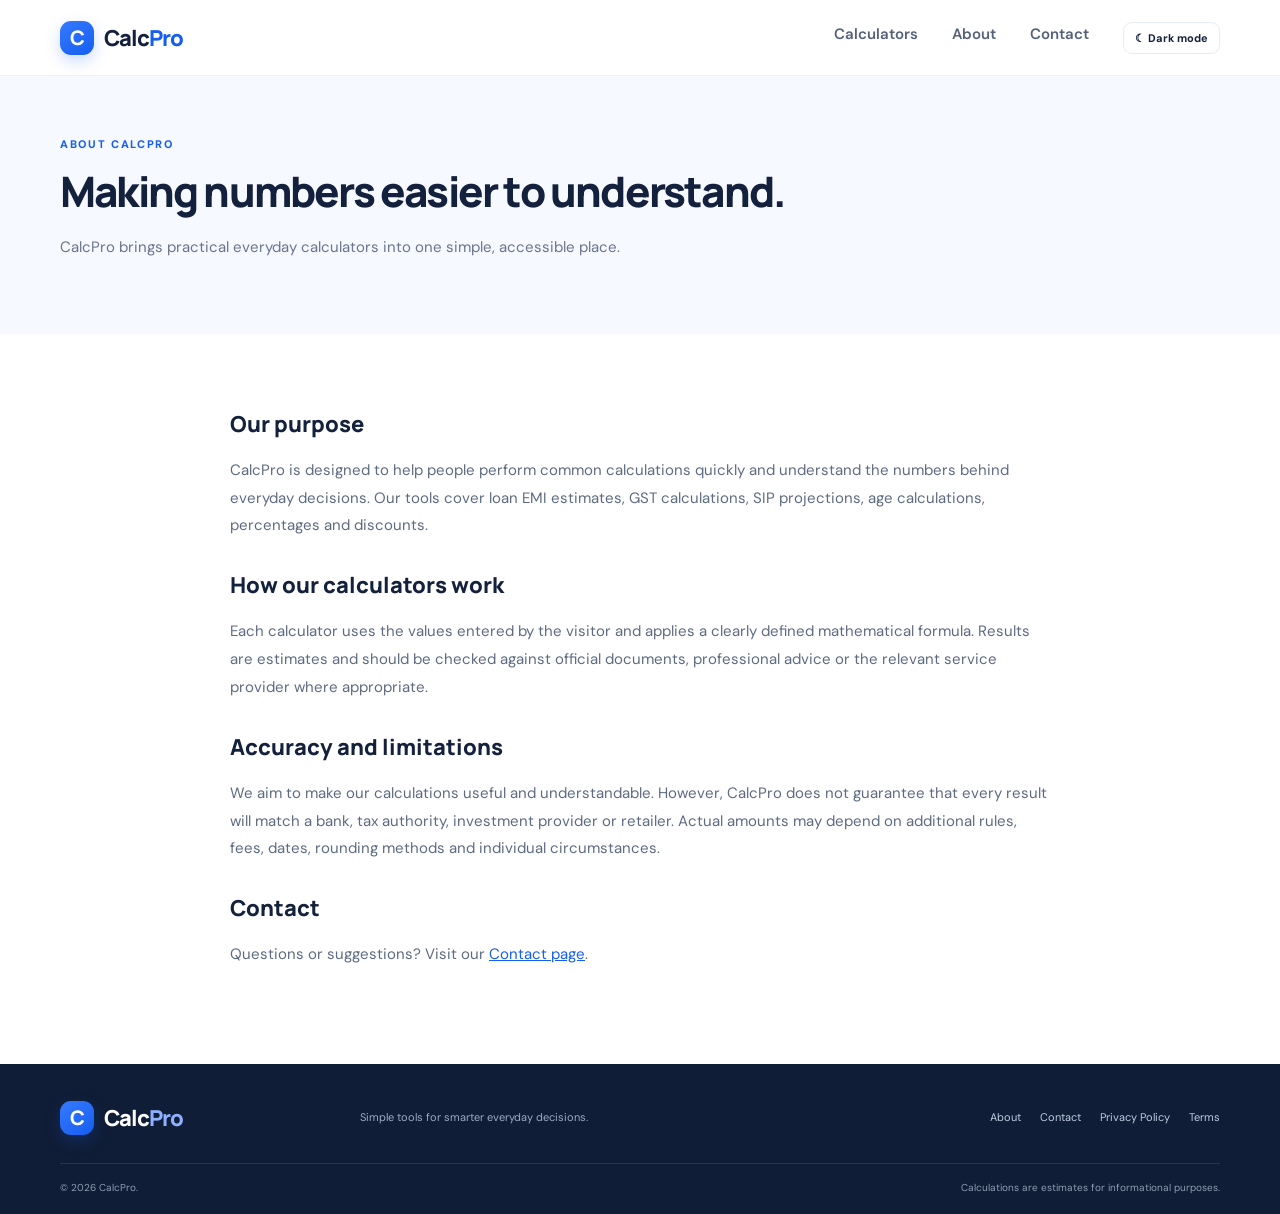
==== about.html @ 4ba1af3e "Add Google Analytics 4 tracking to CalcPro" ====
<!DOCTYPE html>
<html lang="en"><head>
  <!-- Google tag (gtag.js) - CalcPro GA4 -->
  <script async src="https://www.googletagmanager.com/gtag/js?id=G-G73KL03NPD"></script>
  <script>
    window.dataLayer = window.dataLayer || [];
    function gtag(){dataLayer.push(arguments);}
    gtag('js', new Date());
    gtag('config', 'G-G73KL03NPD');
  </script>
<meta charset="UTF-8"><meta name="viewport" content="width=device-width, initial-scale=1"><meta name="description" content="Learn about CalcPro and our goal of making everyday calculations easier."><title>About Us | CalcPro</title>
<link rel="icon" href="/favicon.png" type="image/png">
<link rel="stylesheet" href="css/style.css">
<link rel="canonical" href="https://primecalpro.vercel.app/about.html"></head><body>
<header class="site-header"><div class="container nav-wrap"><a class="brand" href="index.html"><span class="brand-mark">C</span><span>Calc<span class="brand-accent">Pro</span></span></a><button class="menu-toggle" id="menuToggle" aria-label="Toggle navigation">☰</button><nav class="main-nav" id="mainNav"><a href="index.html#calculators">Calculators</a><a href="about.html">About</a><a href="contact.html">Contact</a></nav></div></header>
<section class="page-hero"><div class="container"><div class="eyebrow">ABOUT CALCPRO</div><h1>Making numbers easier to understand.</h1><p>CalcPro brings practical everyday calculators into one simple, accessible place.</p></div></section>
<main class="container prose"><h2>Our purpose</h2><p>CalcPro is designed to help people perform common calculations quickly and understand the numbers behind everyday decisions. Our tools cover loan EMI estimates, GST calculations, SIP projections, age calculations, percentages and discounts.</p><h2>How our calculators work</h2><p>Each calculator uses the values entered by the visitor and applies a clearly defined mathematical formula. Results are estimates and should be checked against official documents, professional advice or the relevant service provider where appropriate.</p><h2>Accuracy and limitations</h2><p>We aim to make our calculations useful and understandable. However, CalcPro does not guarantee that every result will match a bank, tax authority, investment provider or retailer. Actual amounts may depend on additional rules, fees, dates, rounding methods and individual circumstances.</p><h2>Contact</h2><p>Questions or suggestions? Visit our <a href="contact.html">Contact page</a>.</p></main>
<footer class="site-footer"><div class="container footer-top"><a class="brand footer-brand" href="index.html"><span class="brand-mark">C</span><span>Calc<span class="brand-accent">Pro</span></span></a><p>Simple tools for smarter everyday decisions.</p><nav><a href="about.html">About</a><a href="contact.html">Contact</a><a href="privacy-policy.html">Privacy Policy</a><a href="terms.html">Terms</a></nav></div><div class="container footer-bottom"><span>© <span id="year"></span> CalcPro.</span><span>Calculations are estimates for informational purposes.</span></div></footer><script src="js/script.js" defer></script></body></html>
---- css/style.css ----
@import url('https://fonts.googleapis.com/css2?family=DM+Sans:wght@400;500;600;700&family=Manrope:wght@400;500;600;700;800&display=swap');
:root{--ink:#14213d;--muted:#68758d;--blue:#155eef;--blue-dark:#104bc4;--line:#e7ecf4;--bg:#f7f9fc;--white:#fff;--shadow:0 18px 55px rgba(28,53,96,.09)}
*{box-sizing:border-box}html{scroll-behavior:smooth}body{margin:0;background:#fff;color:var(--ink);font-family:'DM Sans',sans-serif;font-size:15px;line-height:1.6}a{color:inherit;text-decoration:none}.container{width:min(1160px,calc(100% - 40px));margin-inline:auto}.site-header{height:76px;border-bottom:1px solid #edf0f5;background:rgba(255,255,255,.94);position:sticky;top:0;z-index:20;backdrop-filter:blur(12px)}.nav-wrap{height:100%;display:flex;align-items:center;justify-content:space-between}.brand{display:inline-flex;align-items:center;gap:10px;font:800 22px Manrope,sans-serif;letter-spacing:-1px}.brand-mark{display:grid;place-items:center;width:34px;height:34px;border-radius:11px;background:linear-gradient(145deg,#3679ff,#155eef);color:white;font-size:20px;box-shadow:0 6px 15px #155eef38}.brand-accent{color:var(--blue)}.main-nav{display:flex;gap:34px;color:#53617a;font-weight:600}.main-nav a:hover,.site-footer nav a:hover{color:var(--blue)}.menu-toggle{display:none;border:0;background:none;font-size:24px;color:var(--ink)}.hero{background:radial-gradient(ellipse at 80% 35%,#eaf1ff 0,transparent 38%),linear-gradient(180deg,#f8faff 0%,#fff 100%);overflow:hidden}.hero-grid{min-height:475px;display:grid;grid-template-columns:1.05fr .95fr;align-items:center;gap:50px;padding-block:65px}.eyebrow{font-size:11px;font-weight:800;letter-spacing:1.65px;color:var(--blue);display:flex;align-items:center;gap:8px}.eyebrow-dot{width:7px;height:7px;border-radius:50%;background:#16b77a;box-shadow:0 0 0 4px #16b77a20}.hero h1{font:800 clamp(42px,5.4vw,66px)/1.08 Manrope,sans-serif;letter-spacing:-3.5px;margin:19px 0 18px;max-width:590px}.gradient-text{background:linear-gradient(90deg,#155eef,#6a8fff);background-clip:text;color:transparent}.hero-copy{font-size:17px;line-height:1.8;color:var(--muted);max-width:520px;margin:0 0 28px}.button{display:inline-flex;align-items:center;justify-content:center;gap:12px;border:0;border-radius:10px;padding:13px 20px;font:700 14px 'DM Sans';cursor:pointer;transition:.2s}.button-primary{background:var(--blue);color:white;box-shadow:0 8px 18px #155eef30}.button-primary:hover{background:var(--blue-dark);transform:translateY(-1px)}.hero-trust{display:flex;flex-wrap:wrap;gap:20px;margin-top:25px;color:#718099;font-size:12px;font-weight:600}.hero-trust span:first-letter{color:#16a36d}.hero-visual{height:340px;position:relative;display:grid;place-items:center}.visual-orbit{position:absolute;border:1px solid #dbe6ff;border-radius:50%;transform:rotate(-22deg)}.orbit-one{width:390px;height:250px}.orbit-two{width:330px;height:310px;transform:rotate(38deg)}.visual-card{position:absolute;background:white;border:1px solid #edf1f8;border-radius:18px;box-shadow:0 25px 60px #1c3b7518}.card-back{width:220px;height:160px;right:5%;top:37px;padding:22px;transform:rotate(8deg);opacity:.8}.mini-label{font-size:9px;letter-spacing:1.4px;font-weight:800;color:#9aa6bb}.fake-line{height:8px;width:70%;background:#e8eef9;border-radius:9px;margin-top:15px}.fake-line.long{width:90%;margin-top:25px}.fake-line.short{width:45%}.card-front{width:270px;padding:22px 24px;left:12%;top:78px;transform:rotate(-4deg)}.visual-card-top,.visual-foot{display:flex;justify-content:space-between;align-items:center}.visual-icon{width:34px;height:34px;border-radius:10px;background:#eaf1ff;color:var(--blue);display:grid;place-items:center;font-size:20px;font-weight:700}.live-pill{font-size:8px;color:#0d9b68;background:#e8faf2;padding:5px 8px;border-radius:20px;font-weight:800}.card-front .mini-label{display:block;margin-top:20px}.card-front strong{display:block;font:800 28px Manrope;margin-top:2px;letter-spacing:-1px}.visual-chart{height:48px;display:flex;align-items:end;gap:6px;border-bottom:1px solid #e9eef6;margin-top:12px}.visual-chart i{display:block;flex:1;background:linear-gradient(180deg,#83aaff,#dce8ff);border-radius:4px 4px 0 0}.visual-chart i:nth-child(3n){height:75%}.visual-chart i:nth-child(3n+1){height:45%}.visual-chart i:nth-child(3n+2){height:90%}.visual-foot{font-size:10px;color:#8b98ad;margin-top:10px}.floating-badge{position:absolute;right:0;bottom:35px;background:#fff;border:1px solid #e9eef8;padding:10px 15px;border-radius:30px;box-shadow:var(--shadow);font-size:11px;font-weight:700;color:#4c5b74}.section{padding-block:76px}.section-heading{display:flex;align-items:end;justify-content:space-between;gap:24px;margin-bottom:30px}.section-heading h2,.content-section h2{font:800 clamp(25px,3vw,34px)/1.2 Manrope,sans-serif;letter-spacing:-1.2px;margin:10px 0 8px}.section-heading p,.content-lead{margin:0;color:var(--muted)}.search-box{height:44px;width:245px;border:1px solid var(--line);border-radius:9px;display:flex;align-items:center;gap:9px;padding:0 12px;color:#8995a8}.search-box input{border:0;outline:0;width:100%;font:13px 'DM Sans';color:var(--ink)}.calculator-layout{display:grid;grid-template-columns:270px 1fr;gap:22px;align-items:start}.tool-list{display:grid;gap:7px}.tool-link{display:flex;align-items:center;gap:12px;width:100%;border:1px solid transparent;border-radius:11px;background:#fff;padding:12px 10px;text-align:left;cursor:pointer;color:var(--ink);transition:.2s}.tool-link:hover{background:#f8faff;border-color:#e7edfa}.tool-link.active{background:#f1f5ff;border-color:#dce7ff}.tool-link>span:nth-child(2){display:grid;gap:1px;flex:1}.tool-link b{font-size:13px}.tool-link small{font-size:10px;color:#8290a5}.chevron{font-size:23px;color:#aab5c6}.tool-icon{width:39px;height:39px;border-radius:10px;display:grid;place-items:center;font-size:17px;font-weight:800}.blue{background:#eaf1ff;color:#2869e9}.green{background:#e7f9f0;color:#159a66}.purple{background:#f1eaff;color:#8655d8}.orange{background:#fff1e5;color:#e58b31}.pink{background:#ffeaf1;color:#d95785}.teal{background:#e4f8f7;color:#159a96}.calculator-panel{border:1px solid var(--line);border-radius:15px;background:white;box-shadow:var(--shadow);overflow:hidden}.calc-panel-heading{padding:24px 27px 19px;border-bottom:1px solid #edf0f5;display:flex;justify-content:space-between;align-items:center}.panel-kicker{font-size:9px;letter-spacing:1.4px;font-weight:800;color:var(--blue)}.calc-panel-heading h3{font:800 22px Manrope;margin:4px 0}.calc-panel-heading p{margin:0;color:var(--muted);font-size:12px}.panel-symbol{width:44px;height:44px;display:grid;place-items:center;border-radius:13px;background:#f0f5ff;color:var(--blue);font-size:23px;font-weight:800}.calc-content{padding:24px 27px 25px}.hidden{display:none!important}.input-grid{display:grid;grid-template-columns:repeat(2,minmax(0,1fr));gap:16px 18px}.field{display:grid;gap:7px;color:#4d5b72;font-size:11px;font-weight:700}.field input,.field select{height:44px;width:100%;border:1px solid #e1e7f0;border-radius:8px;background:#fff;padding:0 12px;color:#192944;font:600 14px 'DM Sans';outline:none;transition:.2s}.field input:focus,.field select:focus{border-color:#7da5ff;box-shadow:0 0 0 3px #155eef12}.calculate-btn{margin-top:19px;min-width:155px}.result-box{margin-top:22px;border:1px solid #dfe9ff;background:linear-gradient(120deg,#f6f9ff,#fbfdff);border-radius:12px;padding:18px 20px}.result-main{display:grid;gap:3px;padding-bottom:16px;border-bottom:1px solid #e5ecf8}.result-main span{font-size:11px;font-weight:700;color:#71809a}.result-main strong{font:800 29px Manrope;letter-spacing:-.8px;color:#155eef;overflow-wrap:anywhere}.result-stats{display:grid;grid-template-columns:repeat(3,minmax(0,1fr));gap:12px;padding-top:15px}.result-stats div{display:grid;gap:4px;min-width:0}.result-stats small{font-size:10px;color:#8491a6}.result-stats b{font-size:12px;color:#263752;overflow-wrap:anywhere}.result-note{font-size:10px;color:#8a96a8;margin:12px 0 0;line-height:1.6}.segmented{display:inline-flex;padding:4px;background:#f0f3f8;border-radius:9px;margin-bottom:18px}.segment{border:0;background:transparent;padding:8px 14px;border-radius:7px;color:#6b7890;font:700 11px 'DM Sans';cursor:pointer}.segment.active{background:white;color:var(--blue);box-shadow:0 2px 7px #1c31520e}.info-strip{background:#f7f9fd;border-block:1px solid #edf1f7}.info-grid{display:grid;grid-template-columns:repeat(3,1fr);gap:35px;padding-block:31px}.info-grid>div{position:relative;padding-left:48px}.info-icon{position:absolute;left:0;top:2px;width:34px;height:34px;border-radius:10px;background:#eaf1ff;color:var(--blue);display:grid;place-items:center;font-size:17px}.info-grid b{font:700 13px Manrope}.info-grid p{font-size:11px;color:var(--muted);margin:4px 0 0}.content-section{padding-block:75px}.content-section h2{margin-bottom:10px}.content-lead{max-width:650px}.content-cards{display:grid;grid-template-columns:repeat(3,1fr);gap:18px;margin-top:28px}.content-cards article{border:1px solid var(--line);border-radius:12px;padding:20px;background:#fff}.content-cards h3{font:700 14px Manrope;margin:0 0 8px}.content-cards p{font-size:12px;line-height:1.8;color:var(--muted);margin:0}.site-footer{background:#101d36;color:#d9e2f1;padding:34px 0 18px}.footer-top{display:grid;grid-template-columns:1fr 1fr 2fr;align-items:center;gap:20px;padding-bottom:25px}.footer-brand{color:white}.footer-brand .brand-accent{color:#8fb0ff}.footer-top>p{font-size:11px;color:#9eabc0}.site-footer nav{display:flex;justify-content:flex-end;gap:19px;flex-wrap:wrap;font-size:11px;color:#c1cce0}.footer-bottom{border-top:1px solid #26334b;padding-top:16px;display:flex;justify-content:space-between;gap:15px;color:#8f9db3;font-size:10px}.page-hero{background:#f6f9ff;padding:60px 0}.page-hero h1{font:800 42px Manrope;letter-spacing:-1.8px;margin:8px 0}.page-hero p{color:var(--muted);max-width:680px}.prose{max-width:820px;padding-block:45px 80px}.prose h2{font:800 22px Manrope;margin-top:30px}.prose p,.prose li{color:#5d6b82;line-height:1.85}.prose a{color:var(--blue);text-decoration:underline}.contact-card{max-width:650px;border:1px solid var(--line);border-radius:14px;padding:25px;margin-top:25px}.contact-card label{display:grid;gap:7px;margin:14px 0;font-size:12px;font-weight:700}.contact-card input,.contact-card textarea{border:1px solid #e1e7f0;border-radius:8px;padding:12px;font:14px 'DM Sans';width:100%}.contact-card textarea{min-height:130px;resize:vertical}.form-hint{font-size:11px;color:var(--muted)}
@media(max-width:850px){.hero-grid{gap:10px}.hero-visual{transform:scale(.85)}.calculator-layout{grid-template-columns:1fr}.tool-list{grid-template-columns:repeat(2,1fr)}.tool-link{padding:9px}.section-heading{align-items:start;flex-direction:column}.search-box{width:100%}.footer-top{grid-template-columns:1fr 1fr}.footer-top nav{grid-column:1/-1;justify-content:flex-start}}
@media(max-width:600px){.container{width:min(100% - 28px,1160px)}.site-header{height:65px}.menu-toggle{display:block}.main-nav{display:none;position:absolute;top:64px;left:0;right:0;background:#fff;border-bottom:1px solid var(--line);padding:18px 22px;flex-direction:column;gap:15px}
body.dark-mode .main-nav{background:#18243a;border-bottom-color:#2b3a55;color:#dbe6f8}
body.dark-mode .main-nav a{color:#dbe6f8}
body.dark-mode .main-nav a:hover,body.dark-mode .main-nav a:focus-visible{background:#24395d;color:#fff}
body.dark-mode .main-nav .theme-toggle{background:#1d2b44;border-color:#3a5278;color:#d5e1f4}
body.dark-mode .main-nav .theme-toggle:hover,body.dark-mode .main-nav .theme-toggle:focus-visible{background:#24395d;color:#fff}
body:not(.dark-mode) .main-nav{background:#fff;border-bottom-color:var(--line);color:#53617a}
body:not(.dark-mode) .main-nav a{color:#53617a}
body:not(.dark-mode) .main-nav .theme-toggle{background:#fff;border-color:var(--line);color:var(--ink)}
.main-nav.open{display:flex}.hero-grid{grid-template-columns:1fr;padding-block:48px 20px}.hero h1{font-size:45px;letter-spacing:-2.5px}.hero-copy{font-size:15px}.hero-visual{height:275px;transform:scale(.78);transform-origin:top center;margin-bottom:-45px}.section{padding-block:52px}.section-heading h2,.content-section h2{font-size:27px}.tool-list{grid-template-columns:1fr 1fr;gap:5px}.tool-link{gap:7px;padding:9px 6px}.tool-icon{width:32px;height:32px;font-size:14px}.tool-link b{font-size:11px}.tool-link small{font-size:9px}.chevron{display:none}.calc-panel-heading,.calc-content{padding:19px 16px}.calc-panel-heading h3{font-size:19px}.input-grid{grid-template-columns:1fr;gap:13px}.result-stats{grid-template-columns:repeat(2,1fr)}.result-main strong{font-size:25px}.info-grid,.content-cards{grid-template-columns:1fr;gap:20px}.info-grid{padding-block:25px}.content-section{padding-block:50px}.footer-top{grid-template-columns:1fr;gap:9px}.footer-top nav{grid-column:auto;justify-content:flex-start;gap:14px}.footer-bottom{flex-direction:column}.page-hero{padding:42px 0}.page-hero h1{font-size:34px}}


/* Feature additions: theme toggle and result actions */
.theme-toggle{border:1px solid var(--line);background:var(--white);color:var(--ink);border-radius:9px;padding:8px 11px;font:700 11px 'DM Sans';cursor:pointer;white-space:nowrap;transition:.2s}.theme-toggle:hover{border-color:#abc3f5;color:var(--blue)}
.result-actions{display:flex;gap:9px;flex-wrap:wrap;padding:0 27px 24px}.action-button{border:1px solid #dbe5f5;background:var(--white);color:#385173;border-radius:8px;padding:9px 12px;font:700 11px 'DM Sans';cursor:pointer;transition:.2s}.action-button:hover{border-color:#9dbcf6;color:var(--blue);background:#f7faff}
body.dark-mode{--ink:#e8eefb;--muted:#aebbd1;--line:#2b3a55;--bg:#101a2c;--white:#18243a;--shadow:0 18px 55px rgba(0,0,0,.28);background:#101a2c;color:var(--ink)}
body.dark-mode .site-header{background:rgba(16,26,44,.94);border-color:#2b3a55}.dark-mode .main-nav{color:#b7c4da}.dark-mode .main-nav a:hover,.dark-mode .site-footer nav a:hover{color:#8fb0ff}.dark-mode .menu-toggle{color:var(--ink)}
.dark-mode .hero{background:radial-gradient(ellipse at 80% 35%,#1b315d 0,transparent 38%),linear-gradient(180deg,#14213a 0%,#101a2c 100%)}.dark-mode .hero-copy,.dark-mode .section-heading p,.dark-mode .content-lead{color:var(--muted)}.dark-mode .visual-card,.dark-mode .calculator-panel,.dark-mode .content-cards article,.dark-mode .tool-link{background:#18243a;border-color:#2b3a55}.dark-mode .tool-link:hover{background:#1e2d49;border-color:#3a5278}.dark-mode .tool-link.active{background:#20355f;border-color:#416aa7}.dark-mode .field{color:#bcc9dc}.dark-mode .field input,.dark-mode .field select,.dark-mode .search-box input{background:#111c30;border-color:#344866;color:#edf3ff}.dark-mode .search-box{border-color:#2b3a55}.dark-mode .calc-panel-heading{border-color:#2b3a55}.dark-mode .panel-symbol{background:#20355f}.dark-mode .result-box{border-color:#355589;background:linear-gradient(120deg,#192b4a,#17243b)}.dark-mode .result-main{border-color:#334a6e}.dark-mode .result-stats b{color:#dbe6f8}.dark-mode .segmented{background:#22314a}.dark-mode .segment{color:#afbdd2}.dark-mode .segment.active{background:#18243a}.dark-mode .info-strip{background:#14213a;border-color:#2b3a55}.dark-mode .content-cards article{background:#18243a}.dark-mode .page-hero{background:#14213a}.dark-mode .prose p,.dark-mode .prose li{color:#b4c1d5}.dark-mode .contact-card{border-color:#2b3a55}.dark-mode .contact-card input,.dark-mode .contact-card textarea{background:#111c30;border-color:#344866;color:#edf3ff}.dark-mode .action-button{background:#1d2b44;border-color:#3a5278;color:#d5e1f4}.dark-mode .action-button:hover{background:#24395d}
@media(max-width:600px){.theme-toggle{margin-left:auto;margin-right:8px;padding:7px 9px}.result-actions{padding:0 16px 19px}}
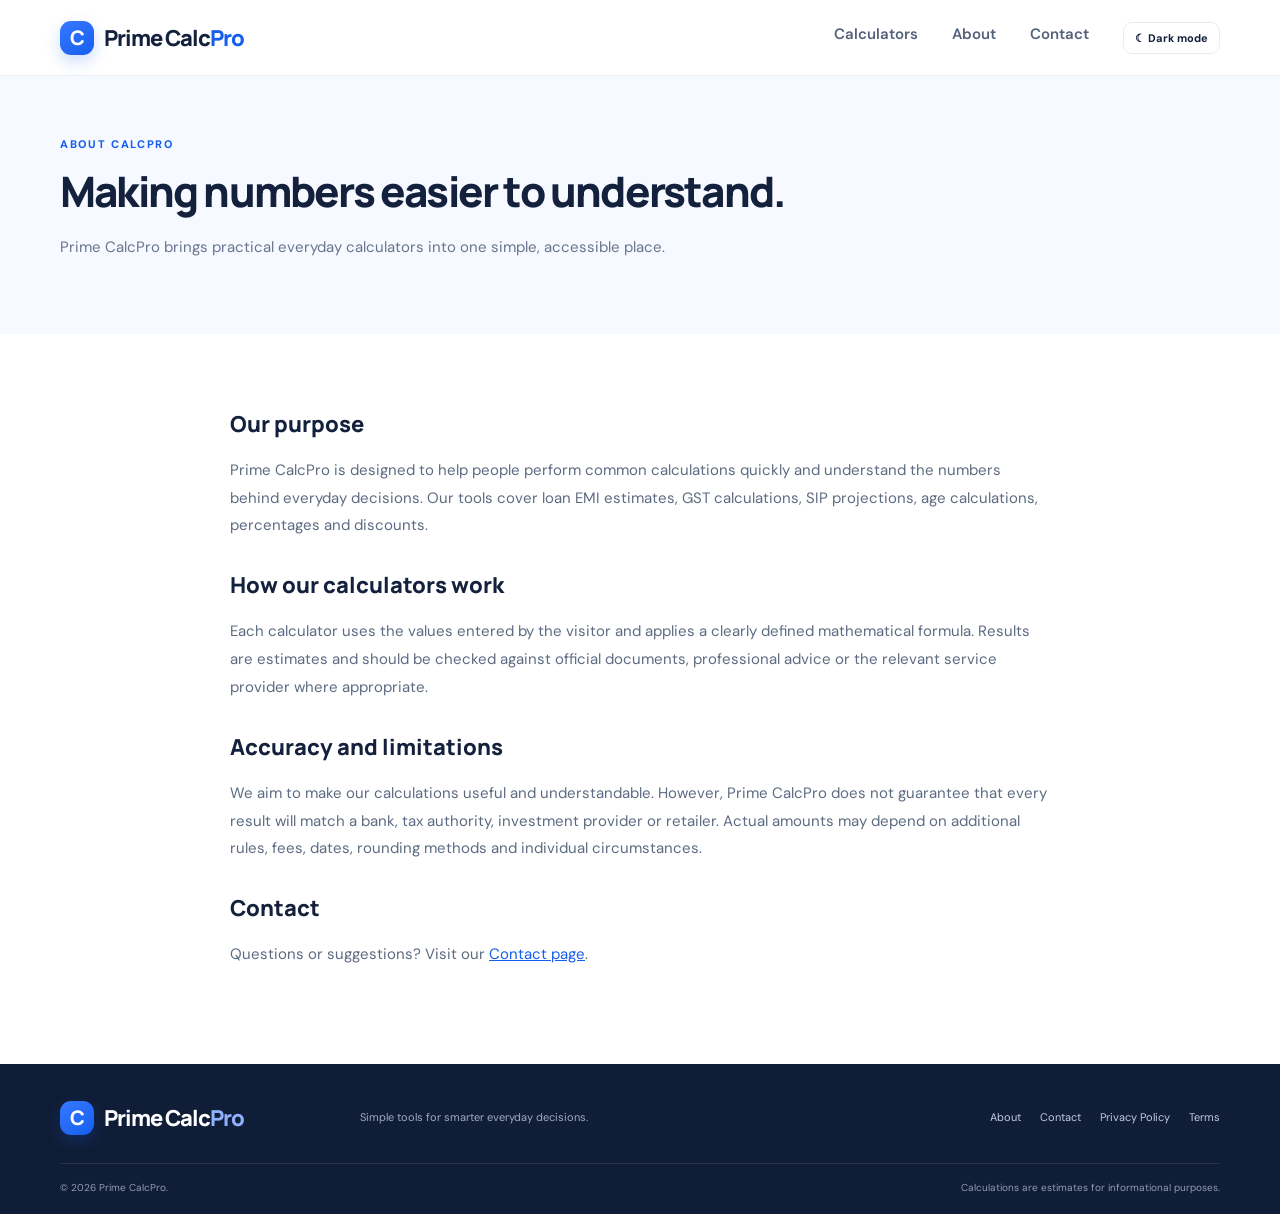
==== commit 859b29ba: "Rebrand website as Prime CalcPro" ====
--- a/about.html
+++ b/about.html
@@ -1,6 +1,6 @@
 <!DOCTYPE html>
 <html lang="en"><head>
-  <!-- Google tag (gtag.js) - CalcPro GA4 -->
+  <!-- Google tag (gtag.js) - Prime CalcPro GA4 -->
   <script async src="https://www.googletagmanager.com/gtag/js?id=G-G73KL03NPD"></script>
   <script>
     window.dataLayer = window.dataLayer || [];
@@ -8,11 +8,20 @@
     gtag('js', new Date());
     gtag('config', 'G-G73KL03NPD');
   </script>
-<meta charset="UTF-8"><meta name="viewport" content="width=device-width, initial-scale=1"><meta name="description" content="Learn about CalcPro and our goal of making everyday calculations easier."><title>About Us | CalcPro</title>
+  <script async src="https://pagead2.googlesyndication.com/pagead/js/adsbygoogle.js?client=ca-pub-5305765007887137" crossorigin="anonymous"></script>
+
+<meta charset="UTF-8"><meta name="viewport" content="width=device-width, initial-scale=1"><meta name="description" content="Learn about Prime CalcPro's free EMI, GST, SIP, age, percentage and discount calculators and our approach to clear, practical estimates.">
+<meta property="og:title" content="About Prime CalcPro | Prime CalcPro">
+<meta property="og:description" content="Learn about Prime CalcPro's free EMI, GST, SIP, age, percentage and discount calculators and our approach to clear, practical estimates.">
+<meta property="og:type" content="website">
+<meta name="twitter:card" content="summary">
+<meta name="twitter:title" content="About Prime CalcPro | Prime CalcPro">
+<meta name="twitter:description" content="Learn about Prime CalcPro's free EMI, GST, SIP, age, percentage and discount calculators and our approach to clear, practical estimates.">
+<title>About Prime CalcPro | Free Online Calculators</title>
 <link rel="icon" href="/favicon.png" type="image/png">
 <link rel="stylesheet" href="css/style.css">
 <link rel="canonical" href="https://primecalpro.vercel.app/about.html"></head><body>
-<header class="site-header"><div class="container nav-wrap"><a class="brand" href="index.html"><span class="brand-mark">C</span><span>Calc<span class="brand-accent">Pro</span></span></a><button class="menu-toggle" id="menuToggle" aria-label="Toggle navigation">☰</button><nav class="main-nav" id="mainNav"><a href="index.html#calculators">Calculators</a><a href="about.html">About</a><a href="contact.html">Contact</a></nav></div></header>
-<section class="page-hero"><div class="container"><div class="eyebrow">ABOUT CALCPRO</div><h1>Making numbers easier to understand.</h1><p>CalcPro brings practical everyday calculators into one simple, accessible place.</p></div></section>
-<main class="container prose"><h2>Our purpose</h2><p>CalcPro is designed to help people perform common calculations quickly and understand the numbers behind everyday decisions. Our tools cover loan EMI estimates, GST calculations, SIP projections, age calculations, percentages and discounts.</p><h2>How our calculators work</h2><p>Each calculator uses the values entered by the visitor and applies a clearly defined mathematical formula. Results are estimates and should be checked against official documents, professional advice or the relevant service provider where appropriate.</p><h2>Accuracy and limitations</h2><p>We aim to make our calculations useful and understandable. However, CalcPro does not guarantee that every result will match a bank, tax authority, investment provider or retailer. Actual amounts may depend on additional rules, fees, dates, rounding methods and individual circumstances.</p><h2>Contact</h2><p>Questions or suggestions? Visit our <a href="contact.html">Contact page</a>.</p></main>
-<footer class="site-footer"><div class="container footer-top"><a class="brand footer-brand" href="index.html"><span class="brand-mark">C</span><span>Calc<span class="brand-accent">Pro</span></span></a><p>Simple tools for smarter everyday decisions.</p><nav><a href="about.html">About</a><a href="contact.html">Contact</a><a href="privacy-policy.html">Privacy Policy</a><a href="terms.html">Terms</a></nav></div><div class="container footer-bottom"><span>© <span id="year"></span> CalcPro.</span><span>Calculations are estimates for informational purposes.</span></div></footer><script src="js/script.js" defer></script></body></html>+<header class="site-header"><div class="container nav-wrap"><a class="brand" href="index.html"><span class="brand-mark">C</span><span>Prime Calc<span class="brand-accent">Pro</span></span></a><button class="menu-toggle" id="menuToggle" aria-label="Toggle navigation">☰</button><nav class="main-nav" id="mainNav"><a href="index.html#calculators">Calculators</a><a href="about.html">About</a><a href="contact.html">Contact</a></nav></div></header>
+<section class="page-hero"><div class="container"><div class="eyebrow">ABOUT CALCPRO</div><h1>Making numbers easier to understand.</h1><p>Prime CalcPro brings practical everyday calculators into one simple, accessible place.</p></div></section>
+<main class="container prose"><h2>Our purpose</h2><p>Prime CalcPro is designed to help people perform common calculations quickly and understand the numbers behind everyday decisions. Our tools cover loan EMI estimates, GST calculations, SIP projections, age calculations, percentages and discounts.</p><h2>How our calculators work</h2><p>Each calculator uses the values entered by the visitor and applies a clearly defined mathematical formula. Results are estimates and should be checked against official documents, professional advice or the relevant service provider where appropriate.</p><h2>Accuracy and limitations</h2><p>We aim to make our calculations useful and understandable. However, Prime CalcPro does not guarantee that every result will match a bank, tax authority, investment provider or retailer. Actual amounts may depend on additional rules, fees, dates, rounding methods and individual circumstances.</p><h2>Contact</h2><p>Questions or suggestions? Visit our <a href="contact.html">Contact page</a>.</p></main>
+<footer class="site-footer"><div class="container footer-top"><a class="brand footer-brand" href="index.html"><span class="brand-mark">C</span><span>Prime Calc<span class="brand-accent">Pro</span></span></a><p>Simple tools for smarter everyday decisions.</p><nav><a href="about.html">About</a><a href="contact.html">Contact</a><a href="privacy-policy.html">Privacy Policy</a><a href="terms.html">Terms</a></nav></div><div class="container footer-bottom"><span>© <span id="year"></span> Prime CalcPro.</span><span>Calculations are estimates for informational purposes.</span></div></footer><script src="js/script.js" defer></script></body></html>
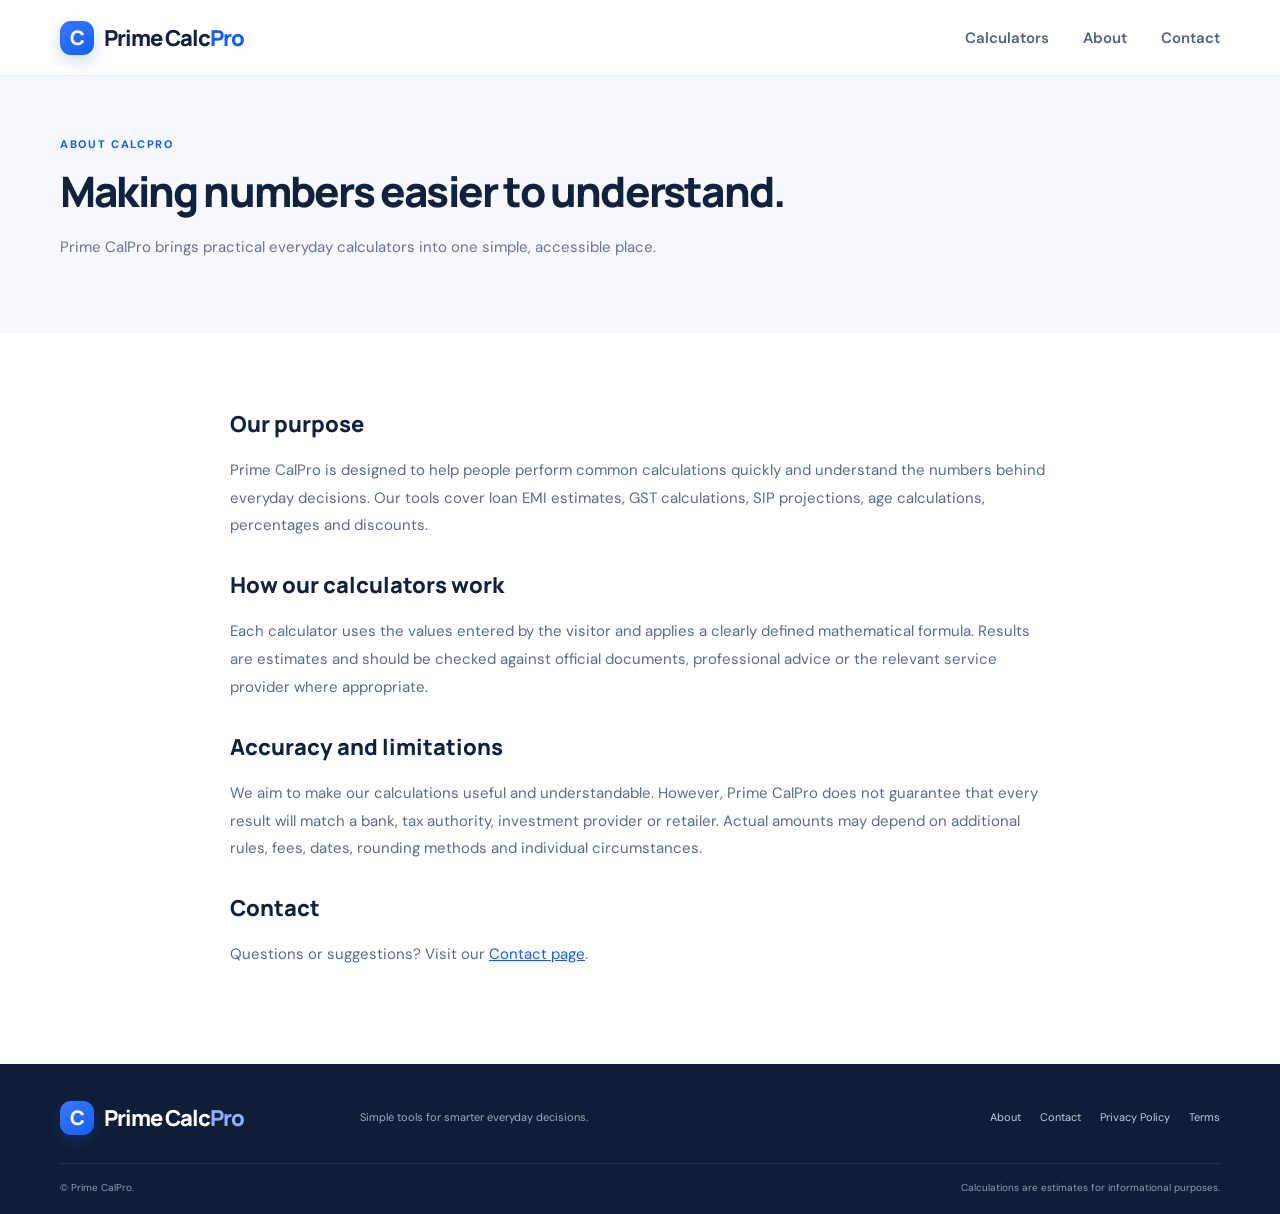
==== commit 91852262: "Correct brand name to Prime CalPro" ====
--- a/about.html
+++ b/about.html
@@ -1,6 +1,6 @@
 <!DOCTYPE html>
 <html lang="en"><head>
-  <!-- Google tag (gtag.js) - Prime CalcPro GA4 -->
+  <!-- Google tag (gtag.js) - Prime CalPro GA4 -->
   <script async src="https://www.googletagmanager.com/gtag/js?id=G-G73KL03NPD"></script>
   <script>
     window.dataLayer = window.dataLayer || [];
@@ -10,18 +10,18 @@
   </script>
   <script async src="https://pagead2.googlesyndication.com/pagead/js/adsbygoogle.js?client=ca-pub-5305765007887137" crossorigin="anonymous"></script>
 
-<meta charset="UTF-8"><meta name="viewport" content="width=device-width, initial-scale=1"><meta name="description" content="Learn about Prime CalcPro's free EMI, GST, SIP, age, percentage and discount calculators and our approach to clear, practical estimates.">
-<meta property="og:title" content="About Prime CalcPro | Prime CalcPro">
-<meta property="og:description" content="Learn about Prime CalcPro's free EMI, GST, SIP, age, percentage and discount calculators and our approach to clear, practical estimates.">
+<meta charset="UTF-8"><meta name="viewport" content="width=device-width, initial-scale=1"><meta name="description" content="Learn about Prime CalPro's free EMI, GST, SIP, age, percentage and discount calculators and our approach to clear, practical estimates.">
+<meta property="og:title" content="About Prime CalPro | Prime CalPro">
+<meta property="og:description" content="Learn about Prime CalPro's free EMI, GST, SIP, age, percentage and discount calculators and our approach to clear, practical estimates.">
 <meta property="og:type" content="website">
 <meta name="twitter:card" content="summary">
-<meta name="twitter:title" content="About Prime CalcPro | Prime CalcPro">
-<meta name="twitter:description" content="Learn about Prime CalcPro's free EMI, GST, SIP, age, percentage and discount calculators and our approach to clear, practical estimates.">
-<title>About Prime CalcPro | Free Online Calculators</title>
+<meta name="twitter:title" content="About Prime CalPro | Prime CalPro">
+<meta name="twitter:description" content="Learn about Prime CalPro's free EMI, GST, SIP, age, percentage and discount calculators and our approach to clear, practical estimates.">
+<title>About Prime CalPro | Free Online Calculators</title>
 <link rel="icon" href="/favicon.png" type="image/png">
 <link rel="stylesheet" href="css/style.css">
 <link rel="canonical" href="https://primecalpro.vercel.app/about.html"></head><body>
 <header class="site-header"><div class="container nav-wrap"><a class="brand" href="index.html"><span class="brand-mark">C</span><span>Prime Calc<span class="brand-accent">Pro</span></span></a><button class="menu-toggle" id="menuToggle" aria-label="Toggle navigation">☰</button><nav class="main-nav" id="mainNav"><a href="index.html#calculators">Calculators</a><a href="about.html">About</a><a href="contact.html">Contact</a></nav></div></header>
-<section class="page-hero"><div class="container"><div class="eyebrow">ABOUT CALCPRO</div><h1>Making numbers easier to understand.</h1><p>Prime CalcPro brings practical everyday calculators into one simple, accessible place.</p></div></section>
-<main class="container prose"><h2>Our purpose</h2><p>Prime CalcPro is designed to help people perform common calculations quickly and understand the numbers behind everyday decisions. Our tools cover loan EMI estimates, GST calculations, SIP projections, age calculations, percentages and discounts.</p><h2>How our calculators work</h2><p>Each calculator uses the values entered by the visitor and applies a clearly defined mathematical formula. Results are estimates and should be checked against official documents, professional advice or the relevant service provider where appropriate.</p><h2>Accuracy and limitations</h2><p>We aim to make our calculations useful and understandable. However, Prime CalcPro does not guarantee that every result will match a bank, tax authority, investment provider or retailer. Actual amounts may depend on additional rules, fees, dates, rounding methods and individual circumstances.</p><h2>Contact</h2><p>Questions or suggestions? Visit our <a href="contact.html">Contact page</a>.</p></main>
-<footer class="site-footer"><div class="container footer-top"><a class="brand footer-brand" href="index.html"><span class="brand-mark">C</span><span>Prime Calc<span class="brand-accent">Pro</span></span></a><p>Simple tools for smarter everyday decisions.</p><nav><a href="about.html">About</a><a href="contact.html">Contact</a><a href="privacy-policy.html">Privacy Policy</a><a href="terms.html">Terms</a></nav></div><div class="container footer-bottom"><span>© <span id="year"></span> Prime CalcPro.</span><span>Calculations are estimates for informational purposes.</span></div></footer><script src="js/script.js" defer></script></body></html>+<section class="page-hero"><div class="container"><div class="eyebrow">ABOUT CALCPRO</div><h1>Making numbers easier to understand.</h1><p>Prime CalPro brings practical everyday calculators into one simple, accessible place.</p></div></section>
+<main class="container prose"><h2>Our purpose</h2><p>Prime CalPro is designed to help people perform common calculations quickly and understand the numbers behind everyday decisions. Our tools cover loan EMI estimates, GST calculations, SIP projections, age calculations, percentages and discounts.</p><h2>How our calculators work</h2><p>Each calculator uses the values entered by the visitor and applies a clearly defined mathematical formula. Results are estimates and should be checked against official documents, professional advice or the relevant service provider where appropriate.</p><h2>Accuracy and limitations</h2><p>We aim to make our calculations useful and understandable. However, Prime CalPro does not guarantee that every result will match a bank, tax authority, investment provider or retailer. Actual amounts may depend on additional rules, fees, dates, rounding methods and individual circumstances.</p><h2>Contact</h2><p>Questions or suggestions? Visit our <a href="contact.html">Contact page</a>.</p></main>
+<footer class="site-footer"><div class="container footer-top"><a class="brand footer-brand" href="index.html"><span class="brand-mark">C</span><span>Prime Calc<span class="brand-accent">Pro</span></span></a><p>Simple tools for smarter everyday decisions.</p><nav><a href="about.html">About</a><a href="contact.html">Contact</a><a href="privacy-policy.html">Privacy Policy</a><a href="terms.html">Terms</a></nav></div><div class="container footer-bottom"><span>© <span id="year"></span> Prime CalPro.</span><span>Calculations are estimates for informational purposes.</span></div></footer><script src="js/script.js" defer></script></body></html>
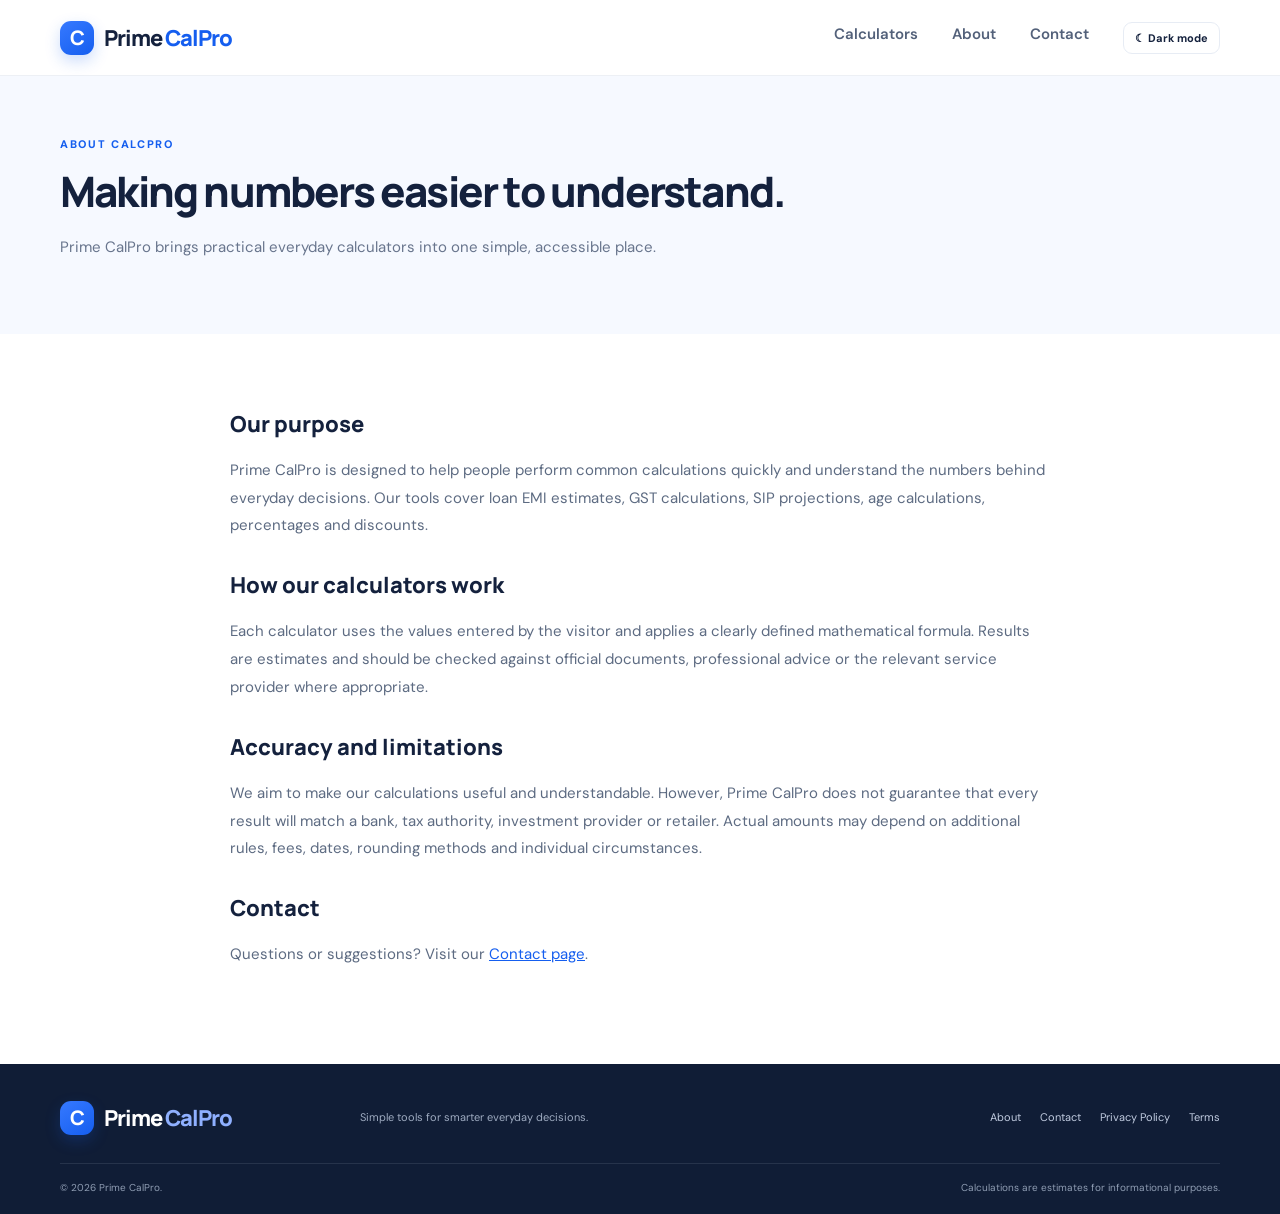
==== commit aa4769c3: "Correct Prime CalPro header branding" ====
--- a/about.html
+++ b/about.html
@@ -21,7 +21,7 @@
 <link rel="icon" href="/favicon.png" type="image/png">
 <link rel="stylesheet" href="css/style.css">
 <link rel="canonical" href="https://primecalpro.vercel.app/about.html"></head><body>
-<header class="site-header"><div class="container nav-wrap"><a class="brand" href="index.html"><span class="brand-mark">C</span><span>Prime Calc<span class="brand-accent">Pro</span></span></a><button class="menu-toggle" id="menuToggle" aria-label="Toggle navigation">☰</button><nav class="main-nav" id="mainNav"><a href="index.html#calculators">Calculators</a><a href="about.html">About</a><a href="contact.html">Contact</a></nav></div></header>
+<header class="site-header"><div class="container nav-wrap"><a class="brand" href="index.html"><span class="brand-mark">C</span><span>Prime <span class="brand-accent">CalPro</span></span></a><button class="menu-toggle" id="menuToggle" aria-label="Toggle navigation">☰</button><nav class="main-nav" id="mainNav"><a href="index.html#calculators">Calculators</a><a href="about.html">About</a><a href="contact.html">Contact</a></nav></div></header>
 <section class="page-hero"><div class="container"><div class="eyebrow">ABOUT CALCPRO</div><h1>Making numbers easier to understand.</h1><p>Prime CalPro brings practical everyday calculators into one simple, accessible place.</p></div></section>
 <main class="container prose"><h2>Our purpose</h2><p>Prime CalPro is designed to help people perform common calculations quickly and understand the numbers behind everyday decisions. Our tools cover loan EMI estimates, GST calculations, SIP projections, age calculations, percentages and discounts.</p><h2>How our calculators work</h2><p>Each calculator uses the values entered by the visitor and applies a clearly defined mathematical formula. Results are estimates and should be checked against official documents, professional advice or the relevant service provider where appropriate.</p><h2>Accuracy and limitations</h2><p>We aim to make our calculations useful and understandable. However, Prime CalPro does not guarantee that every result will match a bank, tax authority, investment provider or retailer. Actual amounts may depend on additional rules, fees, dates, rounding methods and individual circumstances.</p><h2>Contact</h2><p>Questions or suggestions? Visit our <a href="contact.html">Contact page</a>.</p></main>
-<footer class="site-footer"><div class="container footer-top"><a class="brand footer-brand" href="index.html"><span class="brand-mark">C</span><span>Prime Calc<span class="brand-accent">Pro</span></span></a><p>Simple tools for smarter everyday decisions.</p><nav><a href="about.html">About</a><a href="contact.html">Contact</a><a href="privacy-policy.html">Privacy Policy</a><a href="terms.html">Terms</a></nav></div><div class="container footer-bottom"><span>© <span id="year"></span> Prime CalPro.</span><span>Calculations are estimates for informational purposes.</span></div></footer><script src="js/script.js" defer></script></body></html>+<footer class="site-footer"><div class="container footer-top"><a class="brand footer-brand" href="index.html"><span class="brand-mark">C</span><span>Prime <span class="brand-accent">CalPro</span></span></a><p>Simple tools for smarter everyday decisions.</p><nav><a href="about.html">About</a><a href="contact.html">Contact</a><a href="privacy-policy.html">Privacy Policy</a><a href="terms.html">Terms</a></nav></div><div class="container footer-bottom"><span>© <span id="year"></span> Prime CalPro.</span><span>Calculations are estimates for informational purposes.</span></div></footer><script src="js/script.js" defer></script></body></html>
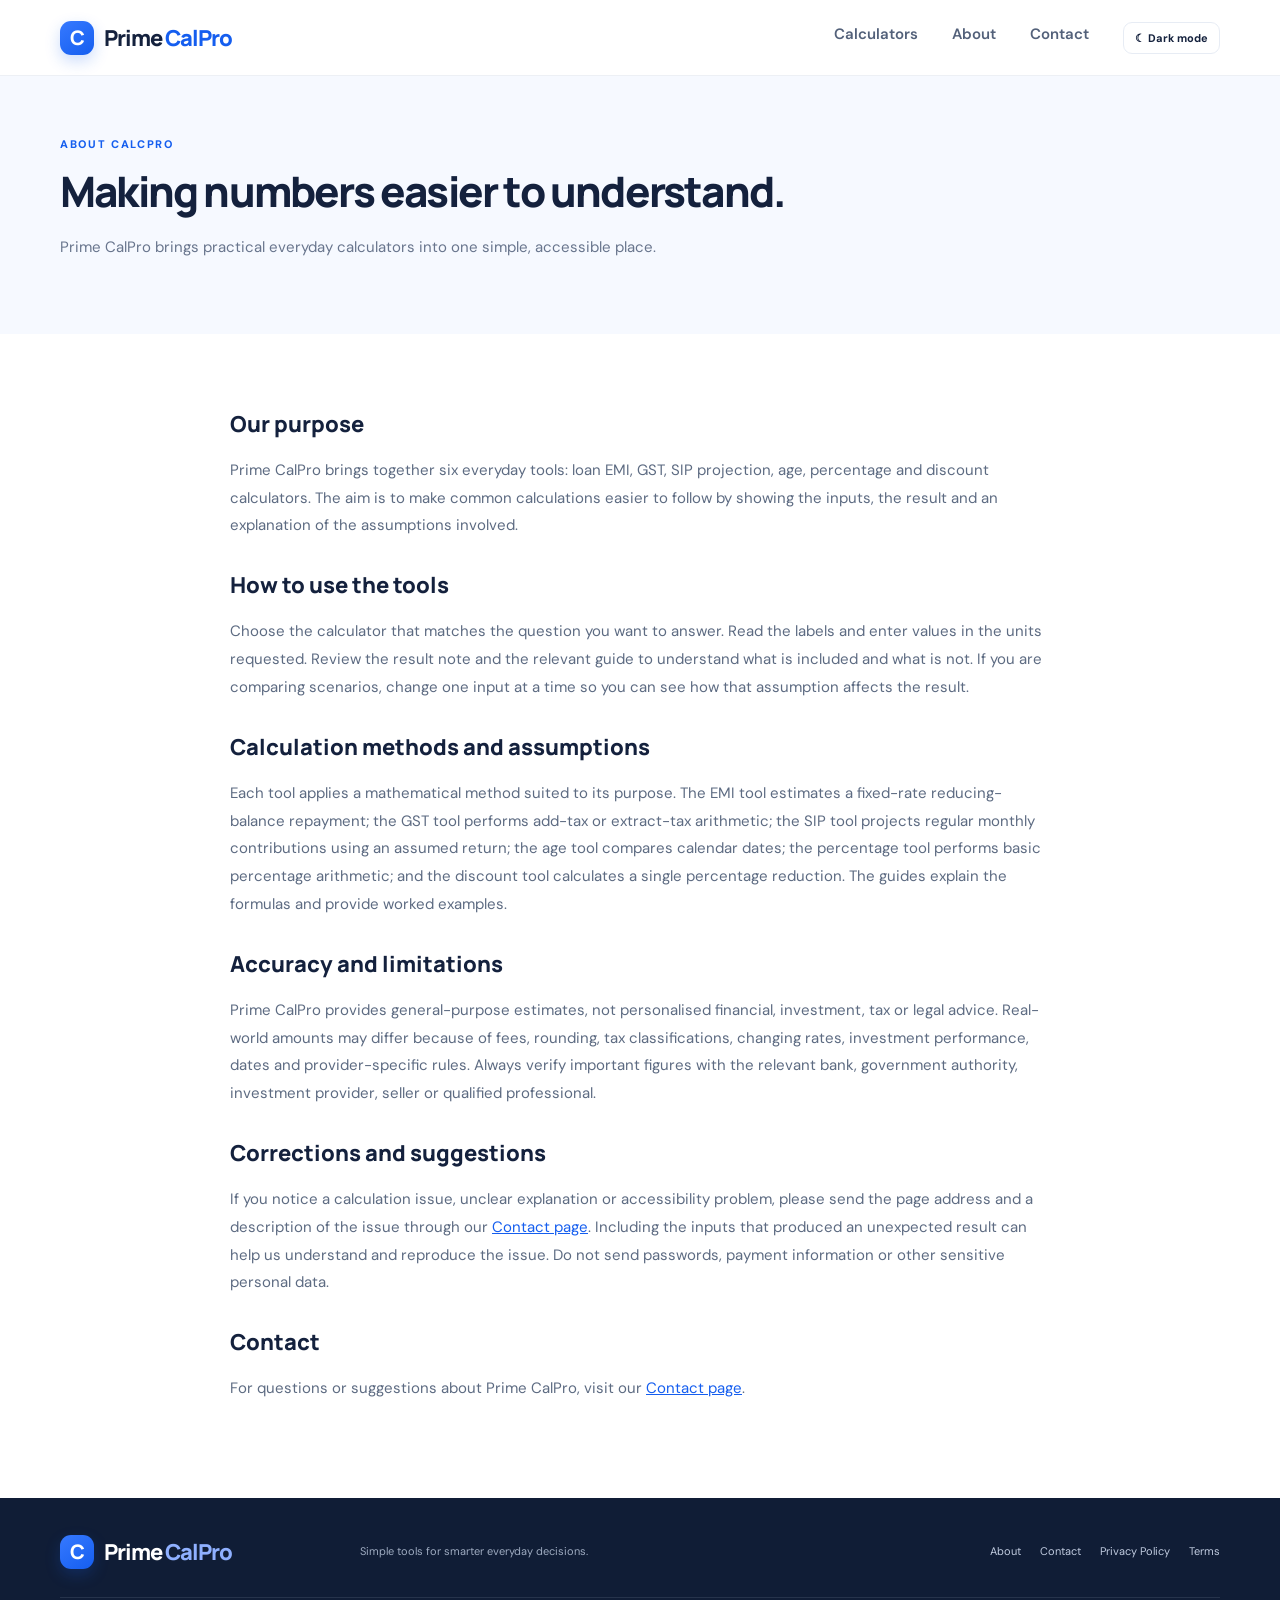
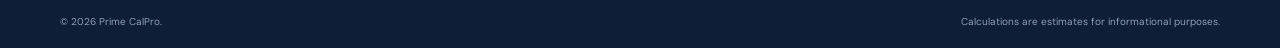
==== commit d7943d3f: "Add original worked examples and transparent calculator methodology" ====
--- a/about.html
+++ b/about.html
@@ -23,5 +23,5 @@
 <link rel="canonical" href="https://primecalpro.vercel.app/about.html"></head><body>
 <header class="site-header"><div class="container nav-wrap"><a class="brand" href="index.html"><span class="brand-mark">C</span><span>Prime <span class="brand-accent">CalPro</span></span></a><button class="menu-toggle" id="menuToggle" aria-label="Toggle navigation">☰</button><nav class="main-nav" id="mainNav"><a href="index.html#calculators">Calculators</a><a href="about.html">About</a><a href="contact.html">Contact</a></nav></div></header>
 <section class="page-hero"><div class="container"><div class="eyebrow">ABOUT CALCPRO</div><h1>Making numbers easier to understand.</h1><p>Prime CalPro brings practical everyday calculators into one simple, accessible place.</p></div></section>
-<main class="container prose"><h2>Our purpose</h2><p>Prime CalPro is designed to help people perform common calculations quickly and understand the numbers behind everyday decisions. Our tools cover loan EMI estimates, GST calculations, SIP projections, age calculations, percentages and discounts.</p><h2>How our calculators work</h2><p>Each calculator uses the values entered by the visitor and applies a clearly defined mathematical formula. Results are estimates and should be checked against official documents, professional advice or the relevant service provider where appropriate.</p><h2>Accuracy and limitations</h2><p>We aim to make our calculations useful and understandable. However, Prime CalPro does not guarantee that every result will match a bank, tax authority, investment provider or retailer. Actual amounts may depend on additional rules, fees, dates, rounding methods and individual circumstances.</p><h2>Contact</h2><p>Questions or suggestions? Visit our <a href="contact.html">Contact page</a>.</p></main>
+<main class="container prose"><h2>Our purpose</h2><p>Prime CalPro brings together six everyday tools: loan EMI, GST, SIP projection, age, percentage and discount calculators. The aim is to make common calculations easier to follow by showing the inputs, the result and an explanation of the assumptions involved.</p><h2>How to use the tools</h2><p>Choose the calculator that matches the question you want to answer. Read the labels and enter values in the units requested. Review the result note and the relevant guide to understand what is included and what is not. If you are comparing scenarios, change one input at a time so you can see how that assumption affects the result.</p><h2>Calculation methods and assumptions</h2><p>Each tool applies a mathematical method suited to its purpose. The EMI tool estimates a fixed-rate reducing-balance repayment; the GST tool performs add-tax or extract-tax arithmetic; the SIP tool projects regular monthly contributions using an assumed return; the age tool compares calendar dates; the percentage tool performs basic percentage arithmetic; and the discount tool calculates a single percentage reduction. The guides explain the formulas and provide worked examples.</p><h2>Accuracy and limitations</h2><p>Prime CalPro provides general-purpose estimates, not personalised financial, investment, tax or legal advice. Real-world amounts may differ because of fees, rounding, tax classifications, changing rates, investment performance, dates and provider-specific rules. Always verify important figures with the relevant bank, government authority, investment provider, seller or qualified professional.</p><h2>Corrections and suggestions</h2><p>If you notice a calculation issue, unclear explanation or accessibility problem, please send the page address and a description of the issue through our <a href="contact.html">Contact page</a>. Including the inputs that produced an unexpected result can help us understand and reproduce the issue. Do not send passwords, payment information or other sensitive personal data.</p><h2>Contact</h2><p>For questions or suggestions about Prime CalPro, visit our <a href="contact.html">Contact page</a>.</p></main>
 <footer class="site-footer"><div class="container footer-top"><a class="brand footer-brand" href="index.html"><span class="brand-mark">C</span><span>Prime <span class="brand-accent">CalPro</span></span></a><p>Simple tools for smarter everyday decisions.</p><nav><a href="about.html">About</a><a href="contact.html">Contact</a><a href="privacy-policy.html">Privacy Policy</a><a href="terms.html">Terms</a></nav></div><div class="container footer-bottom"><span>© <span id="year"></span> Prime CalPro.</span><span>Calculations are estimates for informational purposes.</span></div></footer><script src="js/script.js" defer></script></body></html>
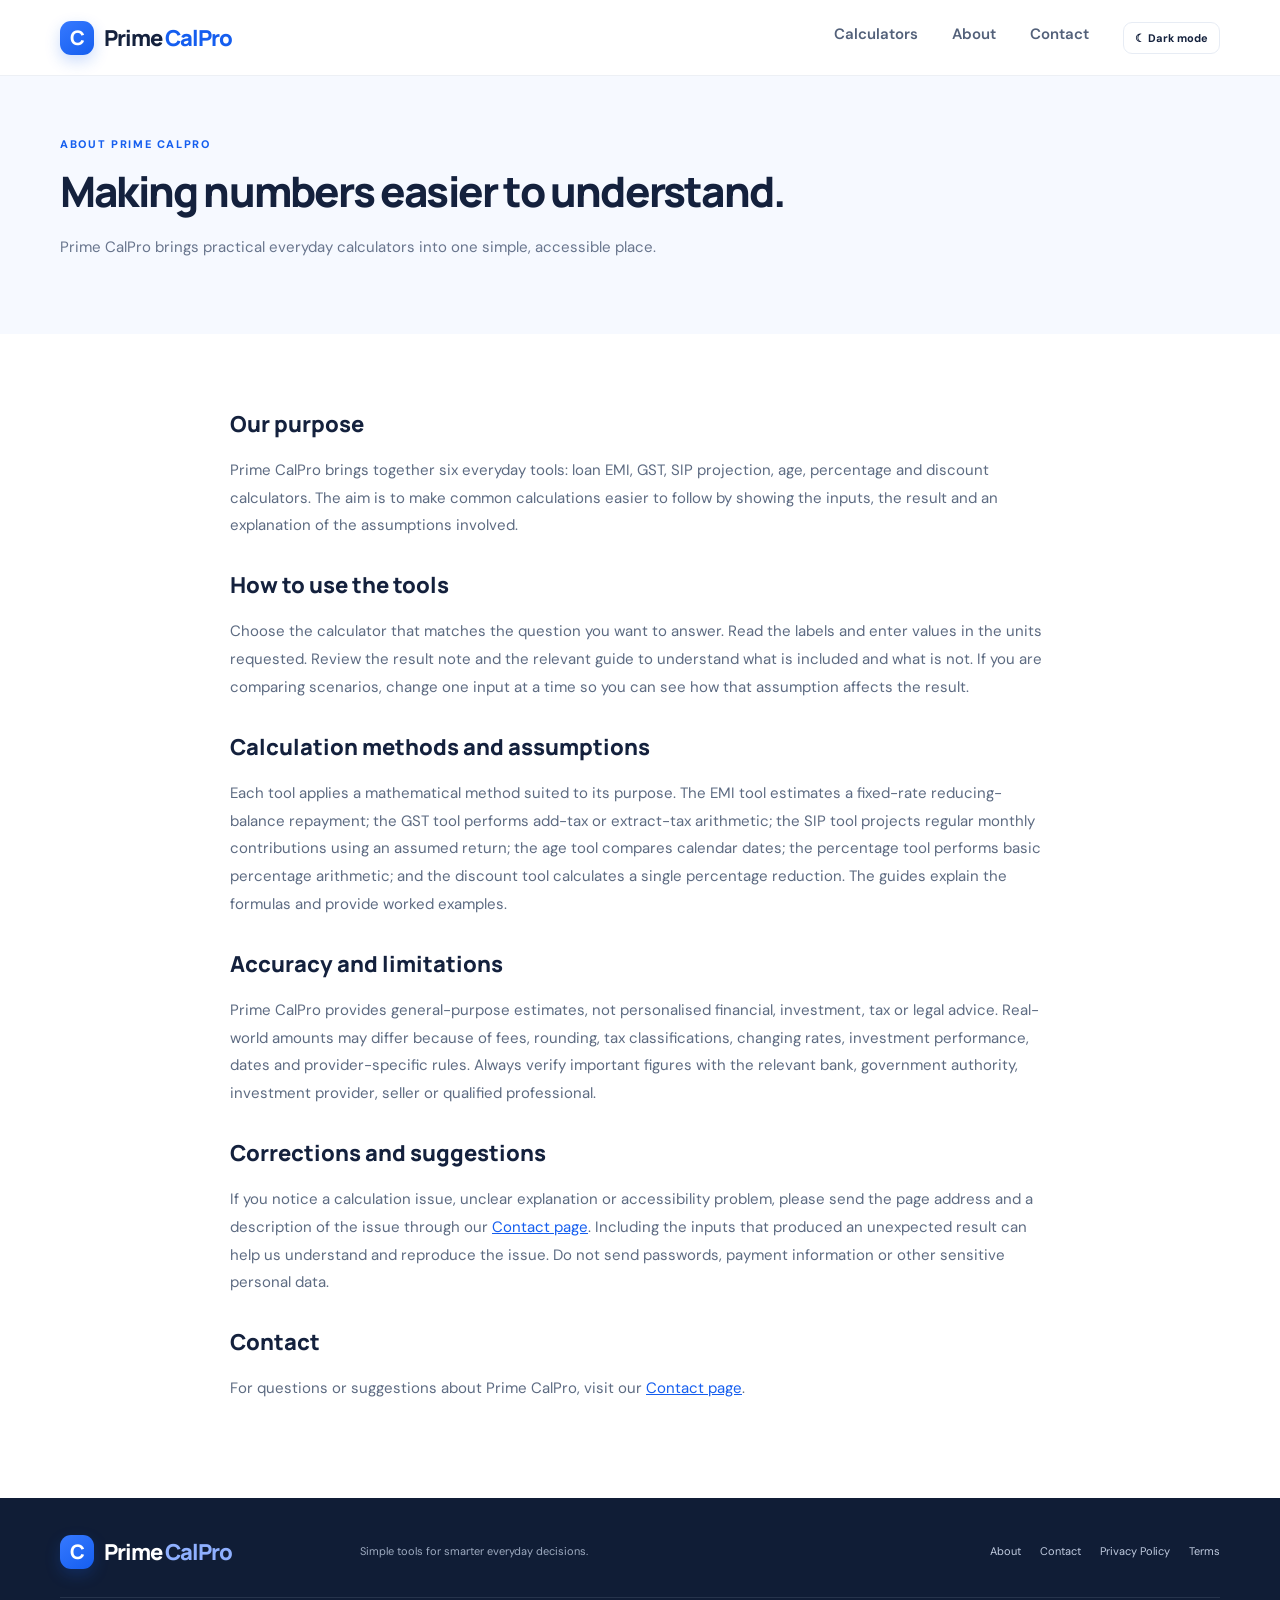
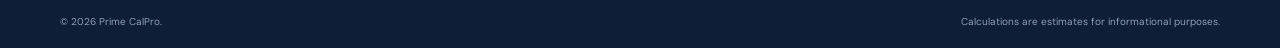
==== commit a162184a: "Polish contact, about and favicon details" ====
--- a/about.html
+++ b/about.html
@@ -22,6 +22,6 @@
 <link rel="stylesheet" href="css/style.css">
 <link rel="canonical" href="https://primecalpro.vercel.app/about.html"></head><body>
 <header class="site-header"><div class="container nav-wrap"><a class="brand" href="index.html"><span class="brand-mark">C</span><span>Prime <span class="brand-accent">CalPro</span></span></a><button class="menu-toggle" id="menuToggle" aria-label="Toggle navigation">☰</button><nav class="main-nav" id="mainNav"><a href="index.html#calculators">Calculators</a><a href="about.html">About</a><a href="contact.html">Contact</a></nav></div></header>
-<section class="page-hero"><div class="container"><div class="eyebrow">ABOUT CALCPRO</div><h1>Making numbers easier to understand.</h1><p>Prime CalPro brings practical everyday calculators into one simple, accessible place.</p></div></section>
+<section class="page-hero"><div class="container"><div class="eyebrow">ABOUT PRIME CALPRO</div><h1>Making numbers easier to understand.</h1><p>Prime CalPro brings practical everyday calculators into one simple, accessible place.</p></div></section>
 <main class="container prose"><h2>Our purpose</h2><p>Prime CalPro brings together six everyday tools: loan EMI, GST, SIP projection, age, percentage and discount calculators. The aim is to make common calculations easier to follow by showing the inputs, the result and an explanation of the assumptions involved.</p><h2>How to use the tools</h2><p>Choose the calculator that matches the question you want to answer. Read the labels and enter values in the units requested. Review the result note and the relevant guide to understand what is included and what is not. If you are comparing scenarios, change one input at a time so you can see how that assumption affects the result.</p><h2>Calculation methods and assumptions</h2><p>Each tool applies a mathematical method suited to its purpose. The EMI tool estimates a fixed-rate reducing-balance repayment; the GST tool performs add-tax or extract-tax arithmetic; the SIP tool projects regular monthly contributions using an assumed return; the age tool compares calendar dates; the percentage tool performs basic percentage arithmetic; and the discount tool calculates a single percentage reduction. The guides explain the formulas and provide worked examples.</p><h2>Accuracy and limitations</h2><p>Prime CalPro provides general-purpose estimates, not personalised financial, investment, tax or legal advice. Real-world amounts may differ because of fees, rounding, tax classifications, changing rates, investment performance, dates and provider-specific rules. Always verify important figures with the relevant bank, government authority, investment provider, seller or qualified professional.</p><h2>Corrections and suggestions</h2><p>If you notice a calculation issue, unclear explanation or accessibility problem, please send the page address and a description of the issue through our <a href="contact.html">Contact page</a>. Including the inputs that produced an unexpected result can help us understand and reproduce the issue. Do not send passwords, payment information or other sensitive personal data.</p><h2>Contact</h2><p>For questions or suggestions about Prime CalPro, visit our <a href="contact.html">Contact page</a>.</p></main>
 <footer class="site-footer"><div class="container footer-top"><a class="brand footer-brand" href="index.html"><span class="brand-mark">C</span><span>Prime <span class="brand-accent">CalPro</span></span></a><p>Simple tools for smarter everyday decisions.</p><nav><a href="about.html">About</a><a href="contact.html">Contact</a><a href="privacy-policy.html">Privacy Policy</a><a href="terms.html">Terms</a></nav></div><div class="container footer-bottom"><span>© <span id="year"></span> Prime CalPro.</span><span>Calculations are estimates for informational purposes.</span></div></footer><script src="js/script.js" defer></script></body></html>
